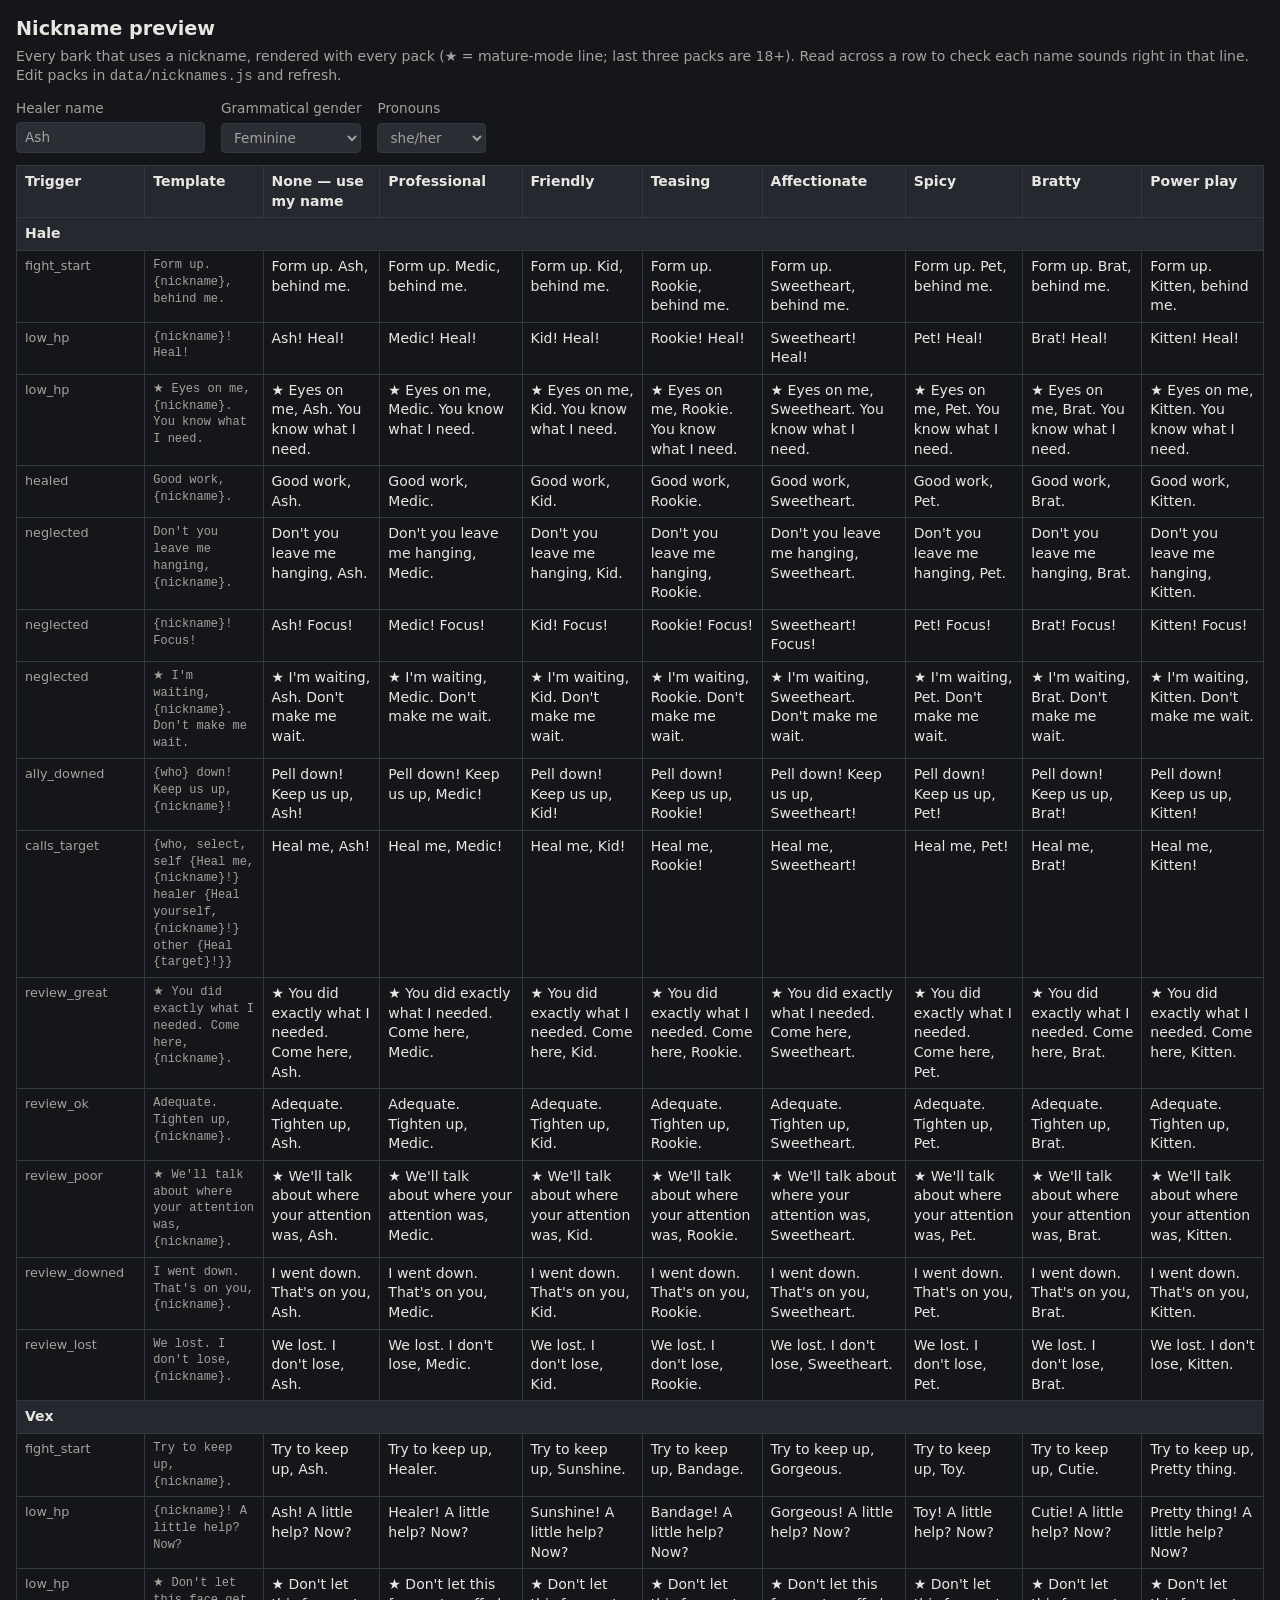
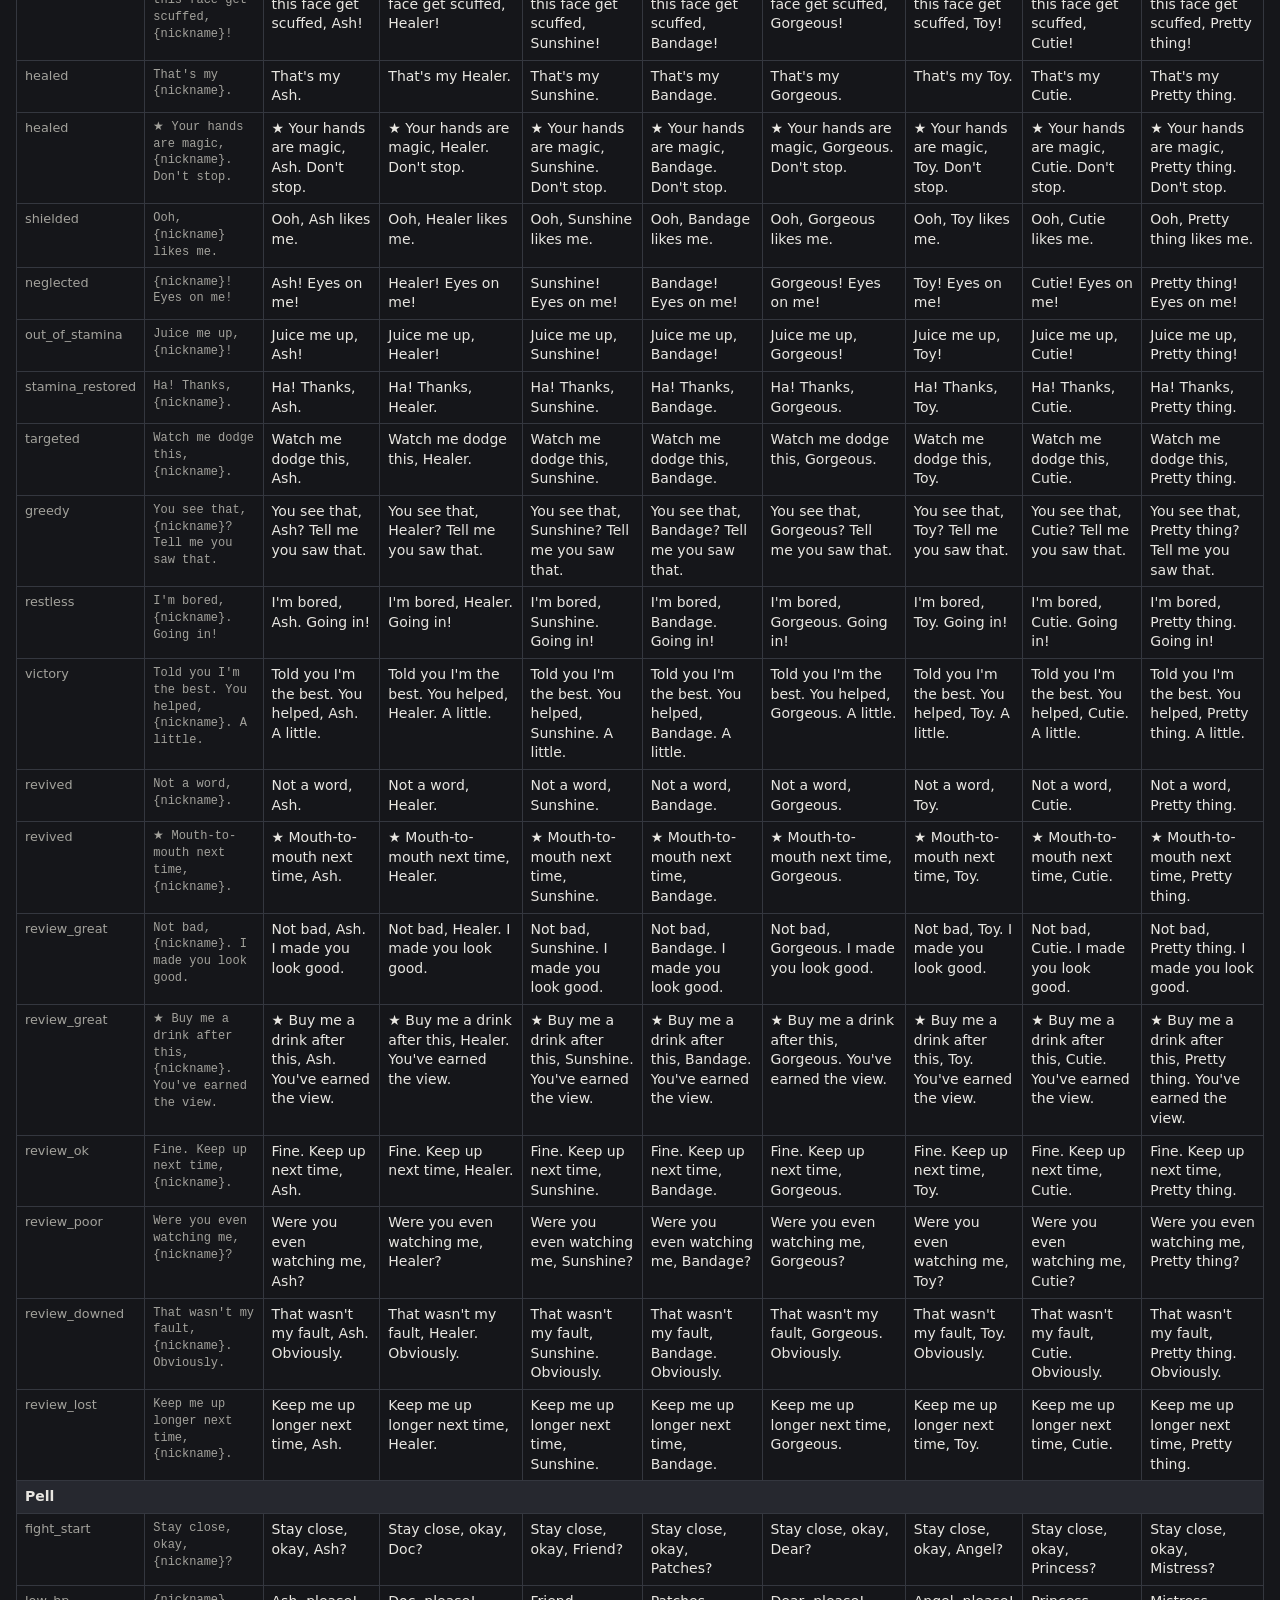
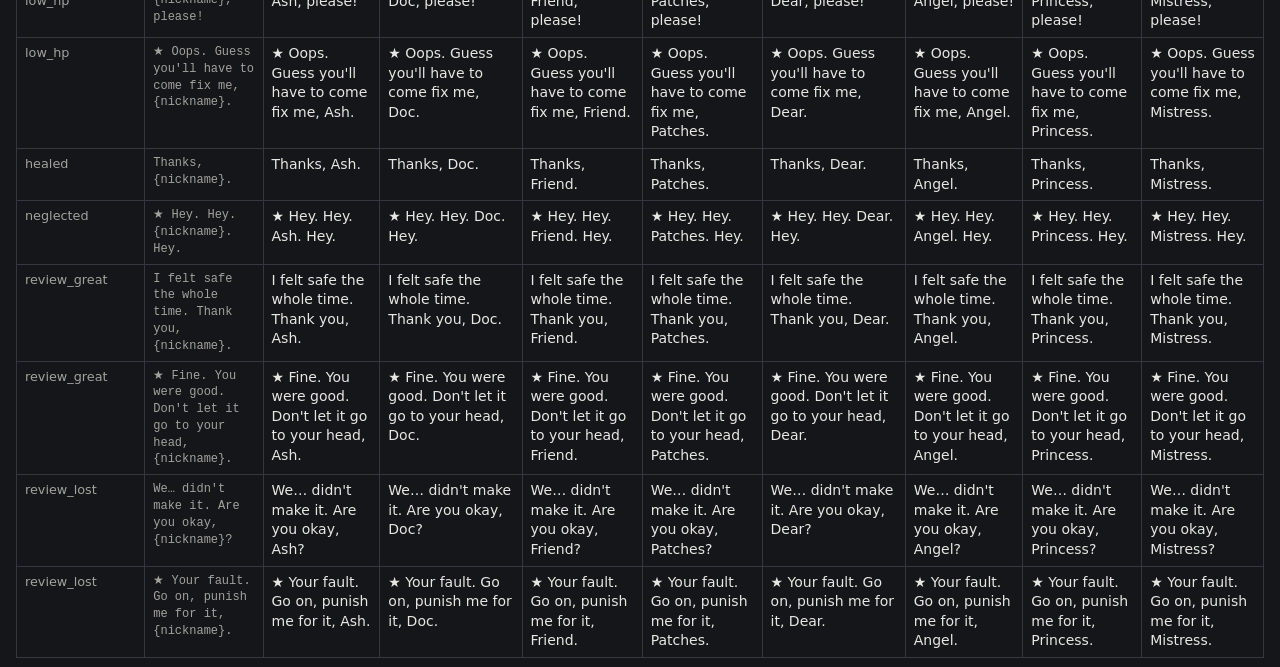
==== preview.html @ f3664a64 "Personalities tweaked" ====
<!doctype html>
<html lang="en">
<head>
  <meta charset="utf-8">
  <meta name="viewport" content="width=device-width, initial-scale=1">
  <title>Nickname Preview</title>
  <script src="data/strings.js"></script>
  <script src="data/settings.js"></script>
  <script src="data/abilities.js"></script>
  <script src="data/allies.js"></script>
  <script src="data/boss.js"></script>
  <script src="data/nicknames.js"></script>
  <script src="data/mature.js"></script>
  <script src="game.js"></script>
  <style>
    :root { --bg:#15161a; --panel:#1f2127; --line:#34373f; --text:#e8e6e1; --muted:#a3a29c; }
    body { margin: 0; padding: 16px; background: var(--bg); color: var(--text); font: 14px/1.4 system-ui, "Segoe UI", sans-serif; }
    h1 { font-size: 1.2rem; margin: 0 0 4px; }
    p { color: var(--muted); margin: 0 0 12px; }
    .controls { display: flex; gap: 16px; flex-wrap: wrap; margin-bottom: 12px; }
    label { display: grid; gap: 4px; font-size: .85rem; color: var(--muted); }
    select, input { font: inherit; color: inherit; background: #2b2d34; border: 1px solid var(--line); border-radius: 4px; padding: 5px 8px; }
    .wrap { overflow-x: auto; }
    table { border-collapse: collapse; min-width: 900px; width: 100%; }
    th, td { border: 1px solid var(--line); padding: 6px 8px; vertical-align: top; text-align: left; }
    th { background: #26282f; position: sticky; top: 0; }
    td.meta { color: var(--muted); white-space: nowrap; font-size: .8rem; }
    tr.ally td { background: #26282f; font-weight: 700; }
    td.src { color: var(--muted); font-family: ui-monospace, Consolas, monospace; font-size: .75rem; max-width: 260px; }
  </style>
</head>
<body>
  <h1>Nickname preview</h1>
  <p>Every bark that uses a nickname, rendered with every pack (★ = mature-mode line; last three packs are 18+). Read across a row to check each name sounds right in that line. Edit packs in <code>data/nicknames.js</code> and refresh.</p>
  <div class="controls">
    <label>Healer name <input id="pName" value="Ash"></label>
    <label>Grammatical gender
      <select id="pGender"><option value="feminine">Feminine</option><option value="masculine">Masculine</option><option value="neutral">Neutral</option></select>
    </label>
    <label>Pronouns
      <select id="pPron"><option value="she">she/her</option><option value="he">he/him</option><option value="they">they/them</option></select>
    </label>
  </div>
  <div class="wrap"><table id="t"></table></div>
  <script>
    (() => {
      const D = window.DATA, fmt = window.HEALER.fmt;
      const cap = s => (s ? s[0].toUpperCase() + s.slice(1) : s);
      const packs = D.nicknamePacks.concat(D.mature ? D.mature.nicknamePacks : []);
      function render() {
        const name = document.getElementById('pName').value || 'Healer';
        const gender = document.getElementById('pGender').value;
        const pr = D.settings.pronounSets[document.getElementById('pPron').value];
        const base = { healerName: name, gender, subj: pr.subj, obj: pr.obj, poss: pr.poss,
          target: 'Vex', who: 'other', attack: 'Cleave' };
        const t = document.getElementById('t');
        let html = '<tr><th>Trigger</th><th>Template</th>' + packs.map(p => `<th>${D.strings.ui.packs[p.id]}</th>`).join('') + '</tr>';
        for (const a of D.party.allies) {
          html += `<tr class="ally"><td colspan="${packs.length + 2}">${a.name}</td></tr>`;
          const barks = D.strings.barks[a.id], mb = (D.mature && D.mature.barks[a.id]) || {};
          for (const trig of new Set([...Object.keys(barks), ...Object.keys(mb)])) {
            for (const line of [...(barks[trig] || []), ...(mb[trig] || []).map(l => '\u2605 ' + l)]) {
              if (!line.includes('nickname')) continue;
              const cells = packs.map(p => {
                const nick = fmt(p.nicknames[a.id] || '', base) || name;
                const extra = trig === 'ally_downed' ? { who: 'Pell' } : trig === 'calls_target' ? { who: 'self' } : {};
                return `<td>${cap(fmt(line, { ...base, ...extra, nickname: nick }))}</td>`;
              }).join('');
              html += `<tr><td class="meta">${trig}</td><td class="src">${line.replace(/</g, '&lt;')}</td>${cells}</tr>`;
            }
          }
        }
        t.innerHTML = html;
      }
      ['pName', 'pGender', 'pPron'].forEach(id => document.getElementById(id).addEventListener('input', render));
      render();
    })();
  </script>
</body>
</html>
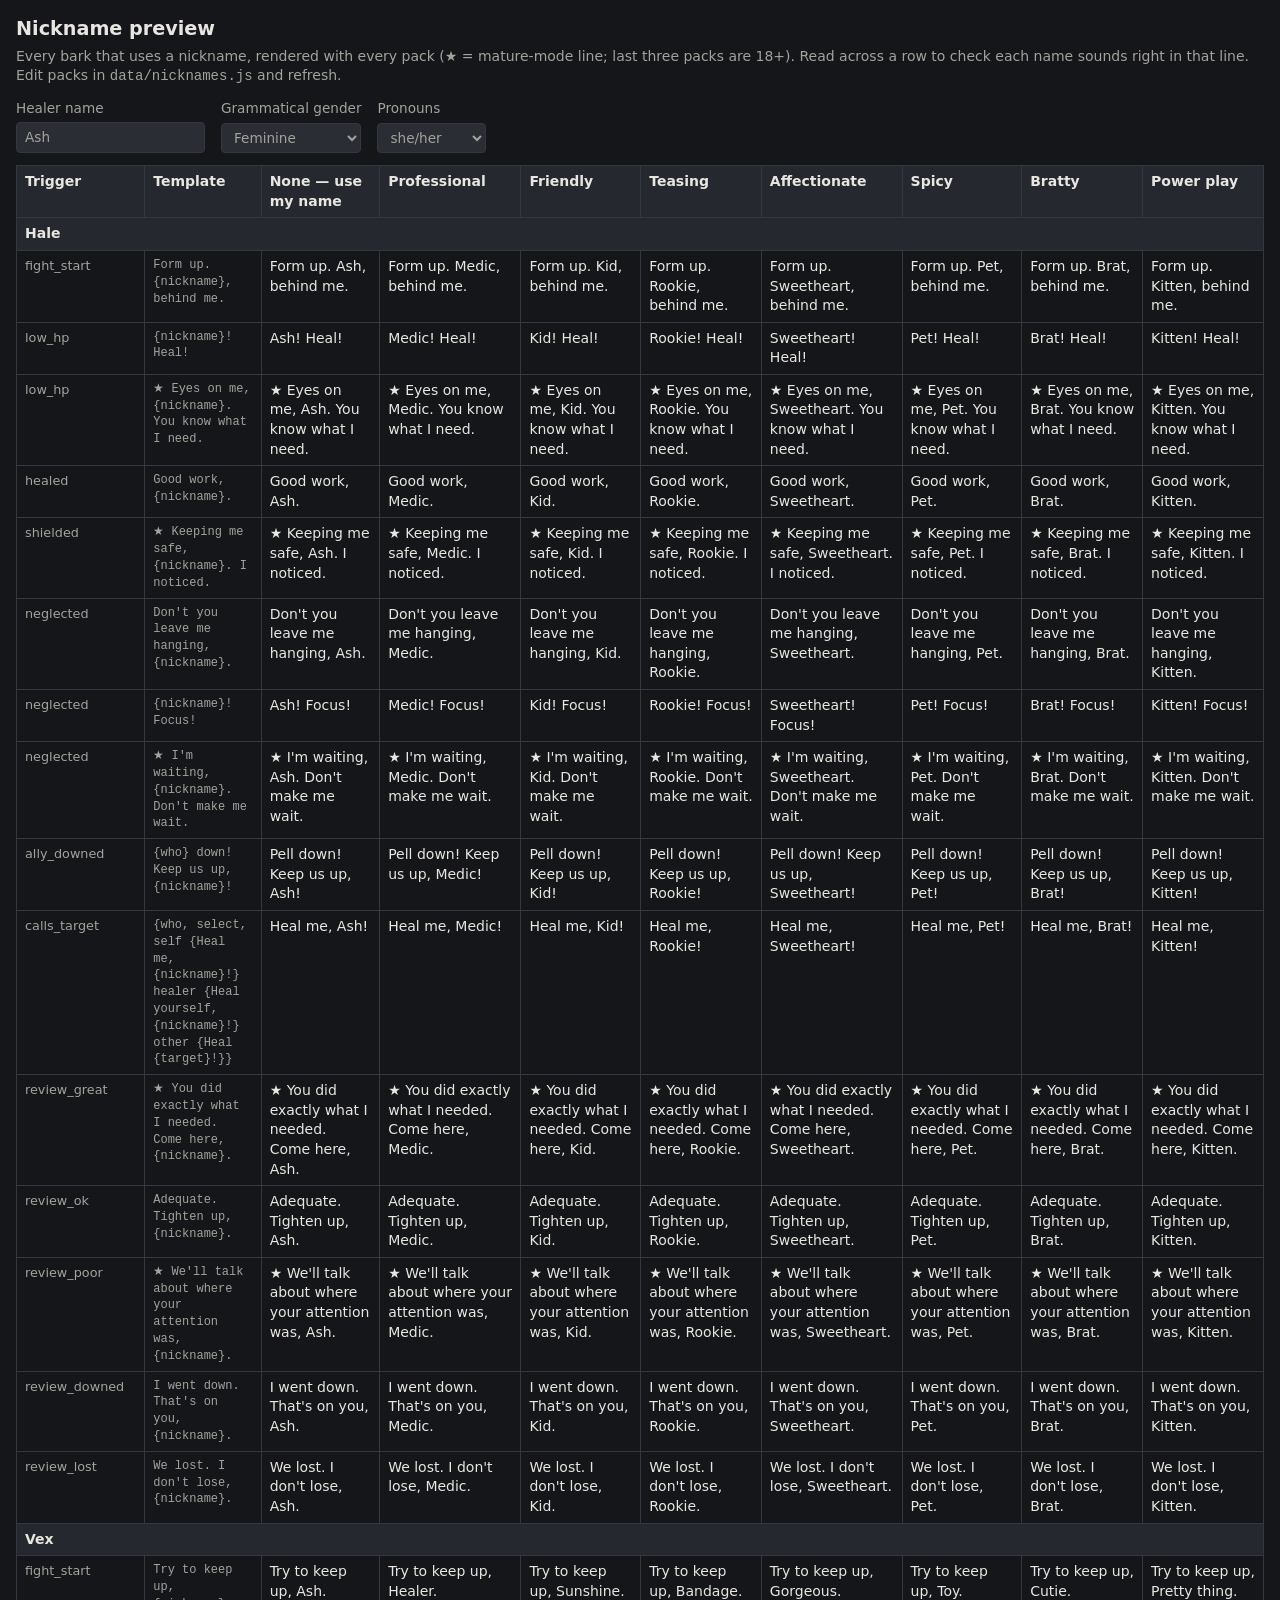
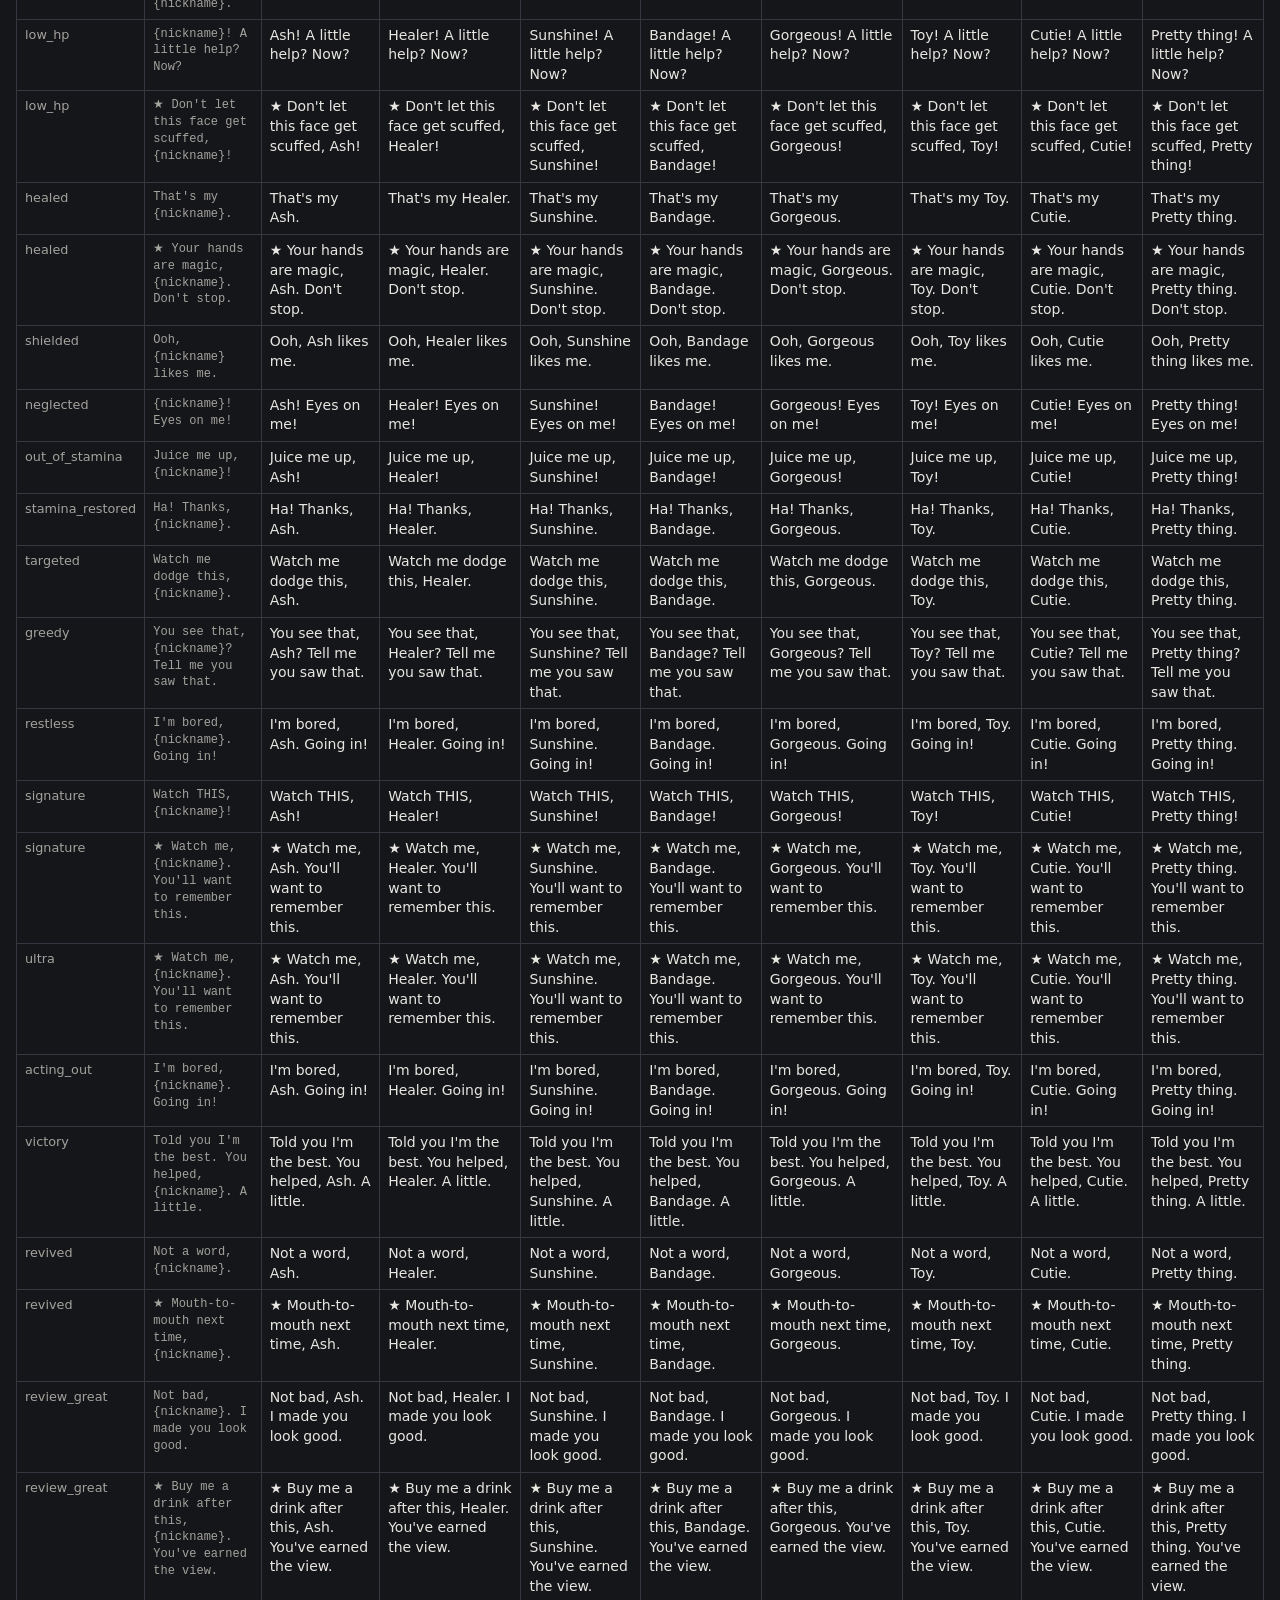
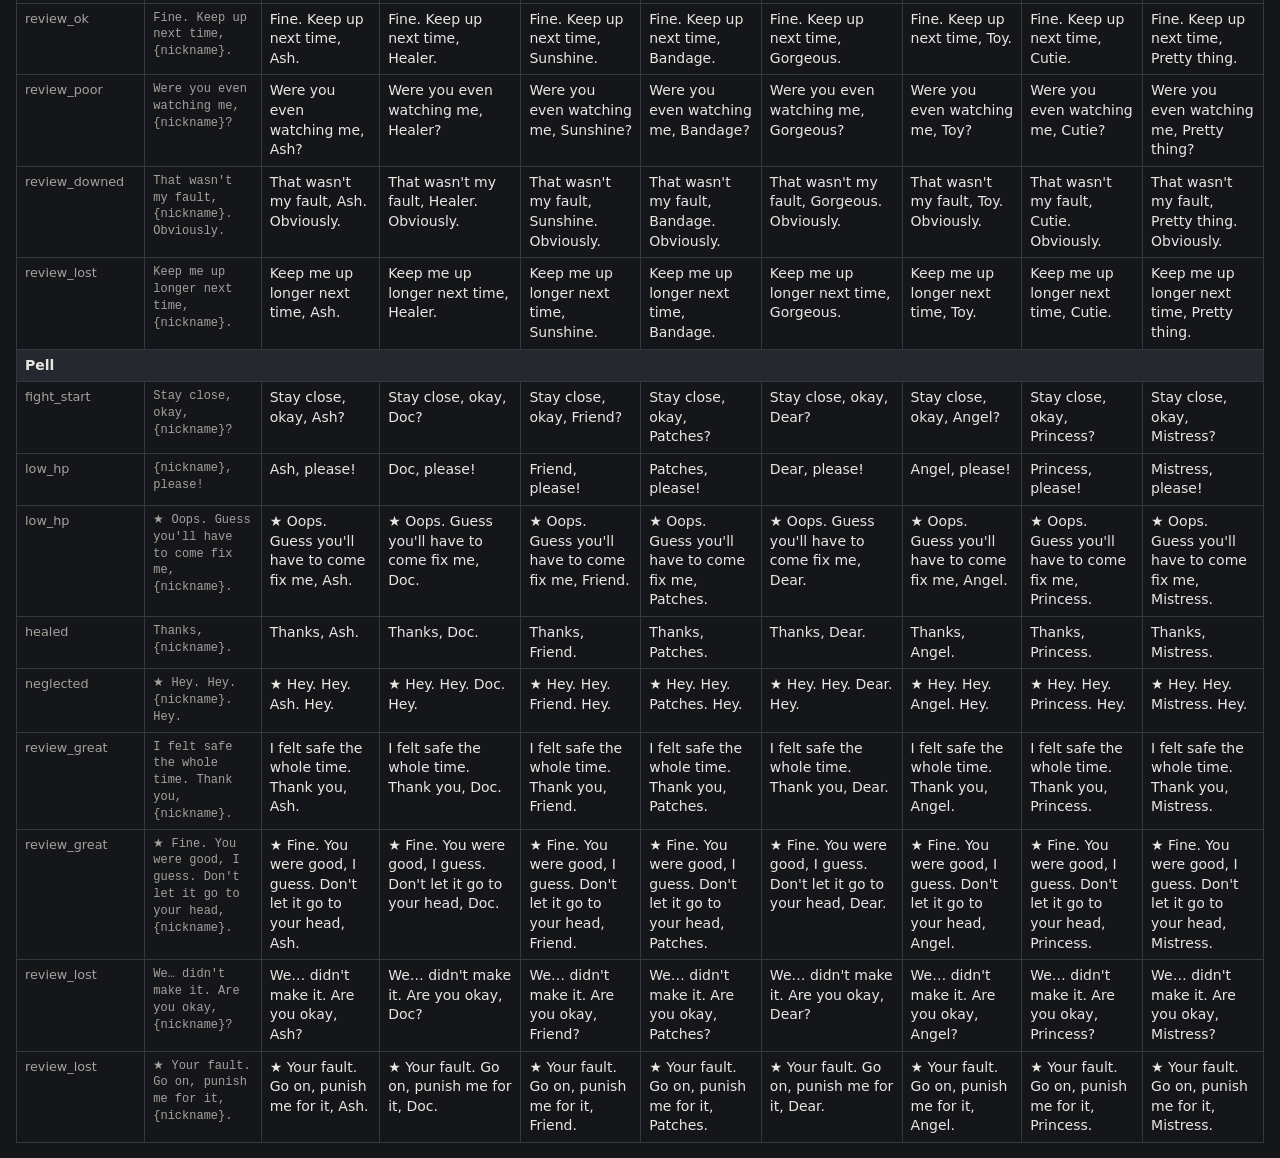
==== commit d208678a: "Version 0.21" ====
--- a/preview.html
+++ b/preview.html
@@ -8,6 +8,8 @@
   <script src="data/settings.js"></script>
   <script src="data/abilities.js"></script>
   <script src="data/allies.js"></script>
+  <script src="data/wants.js"></script>
+  <script src="data/fears.js"></script>
   <script src="data/boss.js"></script>
   <script src="data/nicknames.js"></script>
   <script src="data/mature.js"></script>
